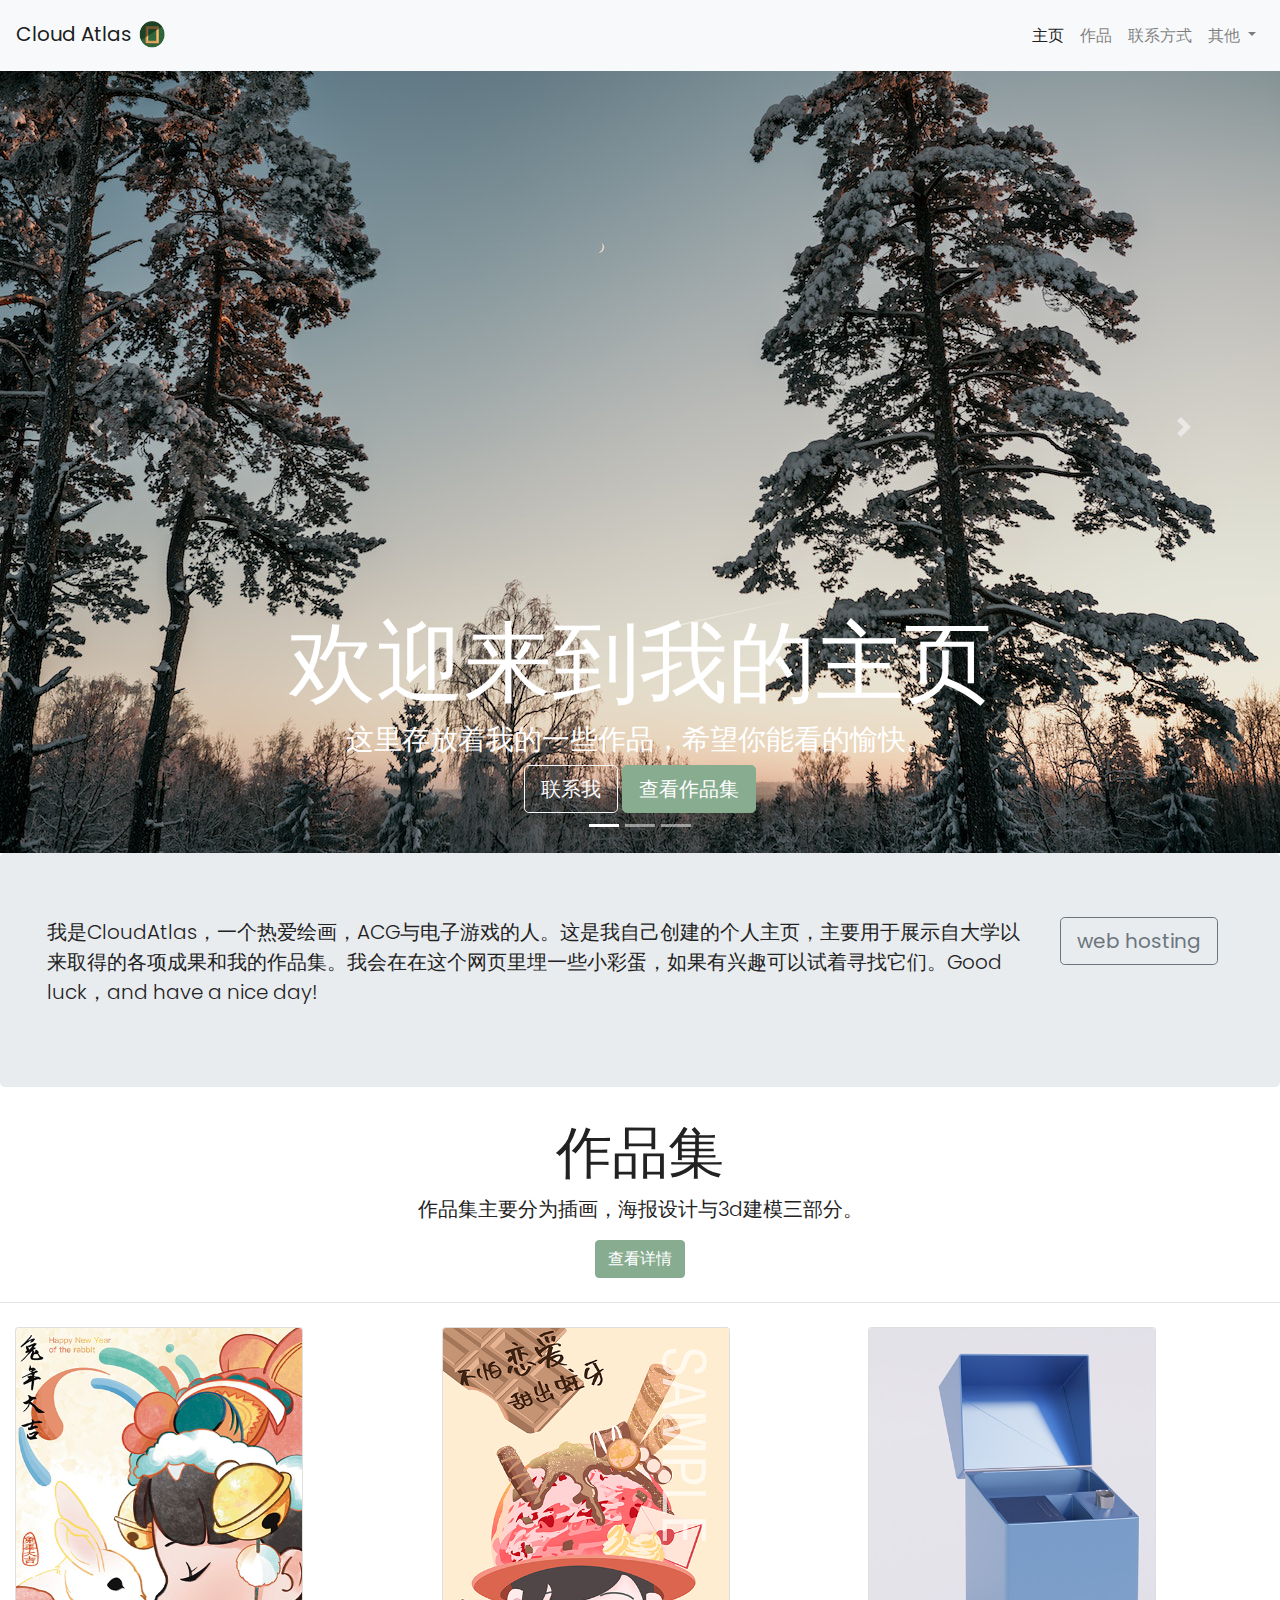
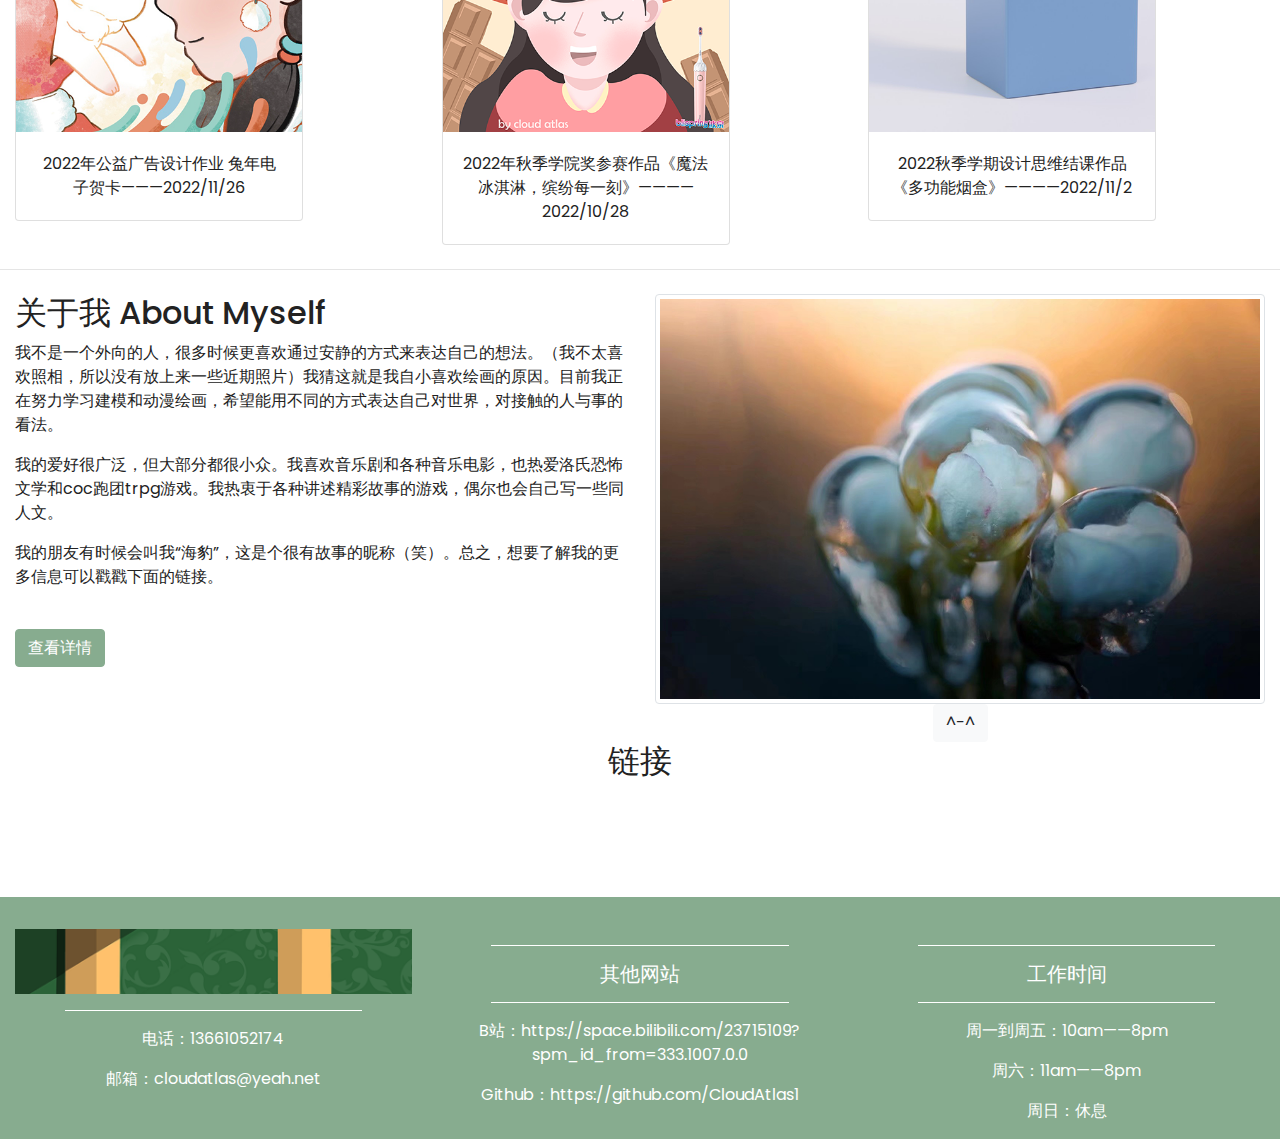
==== 个人网站/index.html @ b429ebc6 "my first offical website" ====
<!doctype html>
<html lang="en">
  <head>
    <meta charset="utf-8">
    <meta name="viewport" content="width=device-width, initial-scale=1, shrink-to-fit=no">
  <title>Cloud Atlas' personal web</title>
    <link rel="stylesheet" href="https://cdn.jsdelivr.net/npm/bootstrap@4.4.1/dist/css/bootstrap.min.css" integrity="sha384-Vkoo8x4CGsO3+Hhxv8T/Q5PaXtkKtu6ug5TOeNV6gBiFeWPGFN9MuhOf23Q9Ifjh" crossorigin="anonymous">
    <script src="https://code.jquery.com/jquery-3.4.1.slim.min.js" integrity="sha384-J6qa4849blE2+poT4WnyKhv5vZF5SrPo0iEjwBvKU7imGFAV0wwj1yYfoRSJoZ+n" crossorigin="anonymous"></script>
    <script src="https://cdn.jsdelivr.net/npm/popper.js@1.16.0/dist/umd/popper.min.js" integrity="sha384-Q6E9RHvbIyZFJoft+2mJbHaEWldlvI9IOYy5n3zV9zzTtmI3UksdQRVvoxMfooAo" crossorigin="anonymous"></script>
    <script src="https://cdn.jsdelivr.net/npm/bootstrap@4.4.1/dist/js/bootstrap.min.js" integrity="sha384-wfSDF2E50Y2D1uUdj0O3uMBJnjuUD4Ih7YwaYd1iqfktj0Uod8GCExl3Og8ifwB6" crossorigin="anonymous"></script>
   <link href="style.css" rel="stylesheet">
  </head>
  <body>
  <!--导航栏-->
  <nav class="navbar navbar-expand-md navbar-light bg-light fixed-top">
  <a class="navbar-brand" href="#">Cloud Atlas <img src="img/logo.png" width="30" height="45" alt=""></a>
  <button class="navbar-toggler" type="button" data-toggle="collapse" data-target="#navbarNavDropdown" aria-controls="navbarNavDropdown" aria-expanded="false" aria-label="Toggle navigation">
    <span class="navbar-toggler-icon"></span>
  </button>
  <div class="collapse navbar-collapse" id="navbarNavDropdown">
    <ul class="navbar-nav ml-auto">
      <li class="nav-item active">
        <a class="nav-link" href="#">主页 <span class="sr-only">(current)</span></a>
      </li>
      <li class="nav-item">
        <a class="nav-link" href="#">作品</a>
      </li>
      <li class="nav-item">
        <a class="nav-link" href="#">联系方式</a>
      </li>
      <li class="nav-item dropdown">
        <a class="nav-link dropdown-toggle" href="#" id="navbarDropdownMenuLink" role="button" data-toggle="dropdown" aria-haspopup="true" aria-expanded="false">
          其他
        </a>
        <div class="dropdown-menu" aria-labelledby="navbarDropdownMenuLink">
          <a class="dropdown-item" href="#">Action</a>
          <a class="dropdown-item" href="#">Another action</a>
          <a class="dropdown-item" href="#">Something else here</a>
        </div>
      </li>
    </ul>
  </div>
</nav>
  <!--轮播图-->
  <div id="carouselExampleIndicators" class="carousel slide" data-ride="carousel">
    <ul class="carousel-indicators">
      <li data-target="#carouselExampleIndicators" data-slide-to="0" class="active"></li>
      <li data-target="#carouselExampleIndicators" data-slide-to="1"></li>
      <li data-target="#carouselExampleIndicators" data-slide-to="2"></li>
    </ul>
    <div class="carousel-inner">
      <div class="carousel-item active">
        <img src="img/bg1.png" class="d-block w-100" alt="...">
        <div class="carousel-caption">
          <h1 class="display-2">欢迎来到我的主页</h1>
          <h3>这里存放着我的一些作品，希望你能看的愉快。</h3>
          <button type="button" class="btn btn-outline-light btn-lg">联系我</button>
          <button type="button" class="btn btn-primary btn-lg">查看作品集</button>
       </div>
      </div>
      <div class="carousel-item">
        <img src="img/bg2.png" class="d-block w-100" alt="...">
        <div class="carousel-caption">
          <h3>来点音乐吧</h3>
          <button type="button" class="btn btn-outline-light btn-lg" id="icon">Start/Pause</button>
      </div>
    </div>
      <div class="carousel-item">
        <img src="img/bg3.png" class="d-block w-100" alt="...">
      </div>
    </div>
    <a class="carousel-control-prev" href="#carouselExampleIndicators" role="button" data-slide="prev">
      <span class="carousel-control-prev-icon" aria-hidden="true"></span>
      <span class="sr-only">Previous</span>
    </a>
    <a class="carousel-control-next" href="#carouselExampleIndicators" role="button" data-slide="next">
      <span class="carousel-control-next-icon" aria-hidden="true"></span>
      <span class="sr-only">Next</span>
    </a>
  </div>
  <!--有栅格系统的前言-->
  <div class="container-fluid">
    <div class="row jumbotron">
    <div class="col-xs-12 col-sm-12 col-md-9 col-lg-9 col-xl-10">
    <p class="lead">我是CloudAtlas，一个热爱绘画，ACG与电子游戏的人。这是我自己创建的个人主页，主要用于展示自大学以来取得的各项成果和我的作品集。我会在在这个网页里埋一些小彩蛋，如果有兴趣可以试着寻找它们。Good luck，and have a nice day!</p>
   </div>
  <div class="col-xs-12 col-sm-12 col-md-3 col-lg-3 col-xl-2">
    <a href="#"><button type="button" class="btn btn-outline-secondary btn-lg">web hosting</button></a>
 </div>
 </div>
 </div>
  <!--作品集部分-->
    <!--前言-->
    <div class="container-fluid">
      <div class="row text-center">
        <div class="col-12">
          <h1 class="display-4">作品集</h1>
        </div>
        <div class="col-12">
          <p class="lead">作品集主要分为插画，海报设计与3d建模三部分。</p>
            <a class="btn btn-primary" href="#" role="button">查看详情</a>
        </div>
      </div>
    </div>
    <hr class="my-4">
  <!--导览图-->
  <div class="container-fluid">
    <div class="row text-center">
      <div class="col-xs-12 col-sm-6 col-md-4">
    <div class="card" style="width: 18rem;">
      <img src="img/card1.png" class="card-img-top" alt="...">
        <div class="card-body">
       <p class="card-text">2022年公益广告设计作业 兔年电子贺卡———2022/11/26</p>
  </div>
</div>
</div>

<div class="col-xs-12 col-sm-6 col-md-4">
<div class="card" style="width: 18rem;">
  <img src="img/b1.png" class="card-img-top" alt="...">
    <div class="card-body">
   <p class="card-text">2022年秋季学院奖参赛作品《魔法冰淇淋，缤纷每一刻》————2022/10/28</p>
</div>
</div>
</div>

<div class="col-xs-12 col-sm-6 col-md-4">
<div class="card" style="width: 18rem;">
  <img src="img/y.png" class="card-img-top" alt="...">
    <div class="card-body">
   <p class="card-text">2022秋季学期设计思维结课作品《多功能烟盒》————2022/11/2</p>
</div>
</div>
</div>
</div>
</div>
<hr class="my-4">
 <!--关于我-->
   <div class="container-fluid">
     <div class="row">
      <div class="col-lg-6">
        <h2>关于我 About Myself</h2>
          <p>我不是一个外向的人，很多时候更喜欢通过安静的方式来表达自己的想法。（我不太喜欢照相，所以没有放上来一些近期照片）我猜这就是我自小喜欢绘画的原因。目前我正在努力学习建模和动漫绘画，希望能用不同的方式表达自己对世界，对接触的人与事的看法。
          </p>
          <p>我的爱好很广泛，但大部分都很小众。我喜欢音乐剧和各种音乐电影，也热爱洛氏恐怖文学和coc跑团trpg游戏。我热衷于各种讲述精彩故事的游戏，偶尔也会自己写一些同人文。</p>
          <p>我的朋友有时候会叫我“海豹”，这是个很有故事的昵称（笑）。总之，想要了解我的更多信息可以戳戳下面的链接。</p>
          <br>
          <a href="#" class="btn btn-primary">查看详情</a>
        </div>
        <div class="col-lg-6 text-center">
          <img src="img/flower.png" class="img-thumbnail">
          <!--彩蛋1-->
          <button type="button" class="btn btn-light" data-toggle="collapse" data-target="#oc">^-^</button>
          <div id="oc" class="collapse">
             <div class="container-fluid">
              <div class="row text-center">
                <img src="img/oc.png" >
                <p>虽然我没有什么照片可以看，但欢迎大家看看我的oc ^_^</p>
              </div>
            </div>
          </div>

        </div>
      </div>
    </div>
 <!--联系-->
<div class="container-fluid">
  <div class="row text-center">
    <div class="col-12">
      <h2>链接</h2>
    </div>
    <div class="col-12 social">
      <a href="#"><i class="fab fa-facebook"></i></a>
      <a href="#"><i class="fab fa-instagram"></i></a>
      <a href="#"><i class="fab fa-twitter"></i></a>
    </div>
  </div>
</div>
 <!--footer-->
 <footer>
   <div class="container-fluid">
    <div class="row text-center">
      <div class="col-md-4">
      <img src="img/logo1.png" class="img-fluid" alt="...">
      <hr class="light">
      <p>电话：13661052174</p>
      <p>邮箱：cloudatlas@yeah.net</p>
      </div>

      <div class="col-md-4">
        <hr class="light">
        <h5>其他网站</h5>
        <hr class="light">
        <p>B站：https://space.bilibili.com/23715109?spm_id_from=333.1007.0.0</p>
        <p>Github：https://github.com/CloudAtlas1</p>
      </div>

      <div class="col-md-4">
        <hr class="light">
        <h5>工作时间</h5>
        <hr class="light">
        <p>周一到周五：10am——8pm</p>
        <p>周六：11am——8pm</p>
        <p>周日：休息</p>
      </div>
    </div>
  </div>
 </footer>
 <!--歌曲-->
 <audio id="mySong">
 <source src="song/polnalyubvi - Твои глаза.mp3" type="audio/mp3"
 </audio>
 <script>
  var mySong=document.getElementById("mySong");
  var icon=document.getElementById("icon");
    icon.onclick=function(){
  if(mySong.paused){
    mySong.play();
  }  else{
   mySong.pause();
  }
 }
 </script>
  </body>
</html>
---- 个人网站/style.css ----
@import url('https://fonts.googleapis.com/css?family=Poppins:400,500,700');

html, body{
  font-family: 'Poppins', sans-serif;
  color: #222;
}
/*---轮播图---*/
.carousel img{
  width: 100%;
  height: 100%;
}
/*---轮播图的按钮---*/
.btn-primary{
  background-color: #87ac8f;
  border: 1px solid #87ac8f;
}
.btn-primary:hover{
  background-color: #66886d;
  border: 1px solid #66886d;
}
/*---footer---*/
.social a{
  font-size: 4.5rem;
  padding: 3rem;
}
.fa-facebook{
  color: #87ac8f
}
.fa-instagram{
  color: #87ac8f
}
.fa-twitter{
  color: #87ac8f
}
.fa-facebook:hover, .fa-instagram:hover, .fa-twitter:hover{
  color: #d5d5d5
}
footer{
  background-color: #87ac8f;
  color: #ffffff;
  padding-top: 2rem;
}
.light{
  border-top:1px solid #ffffff;
  width:75%;
}
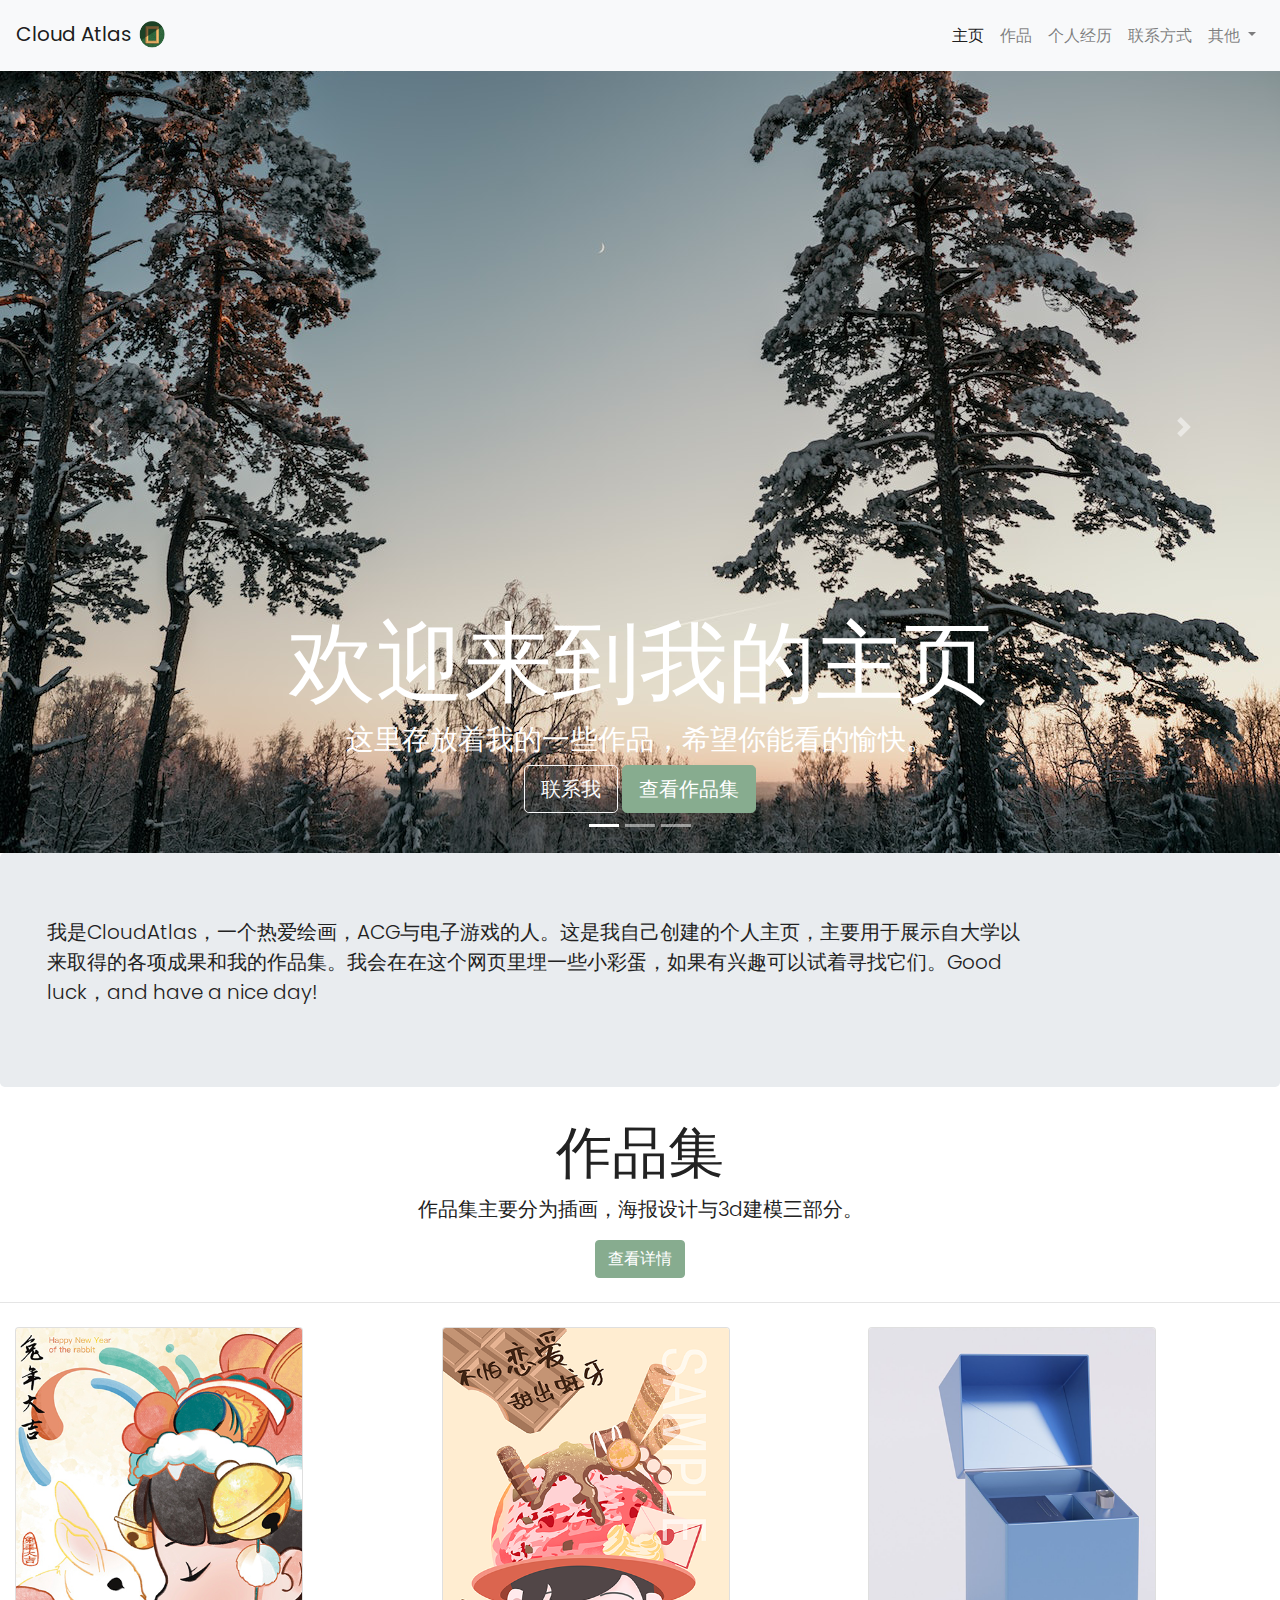
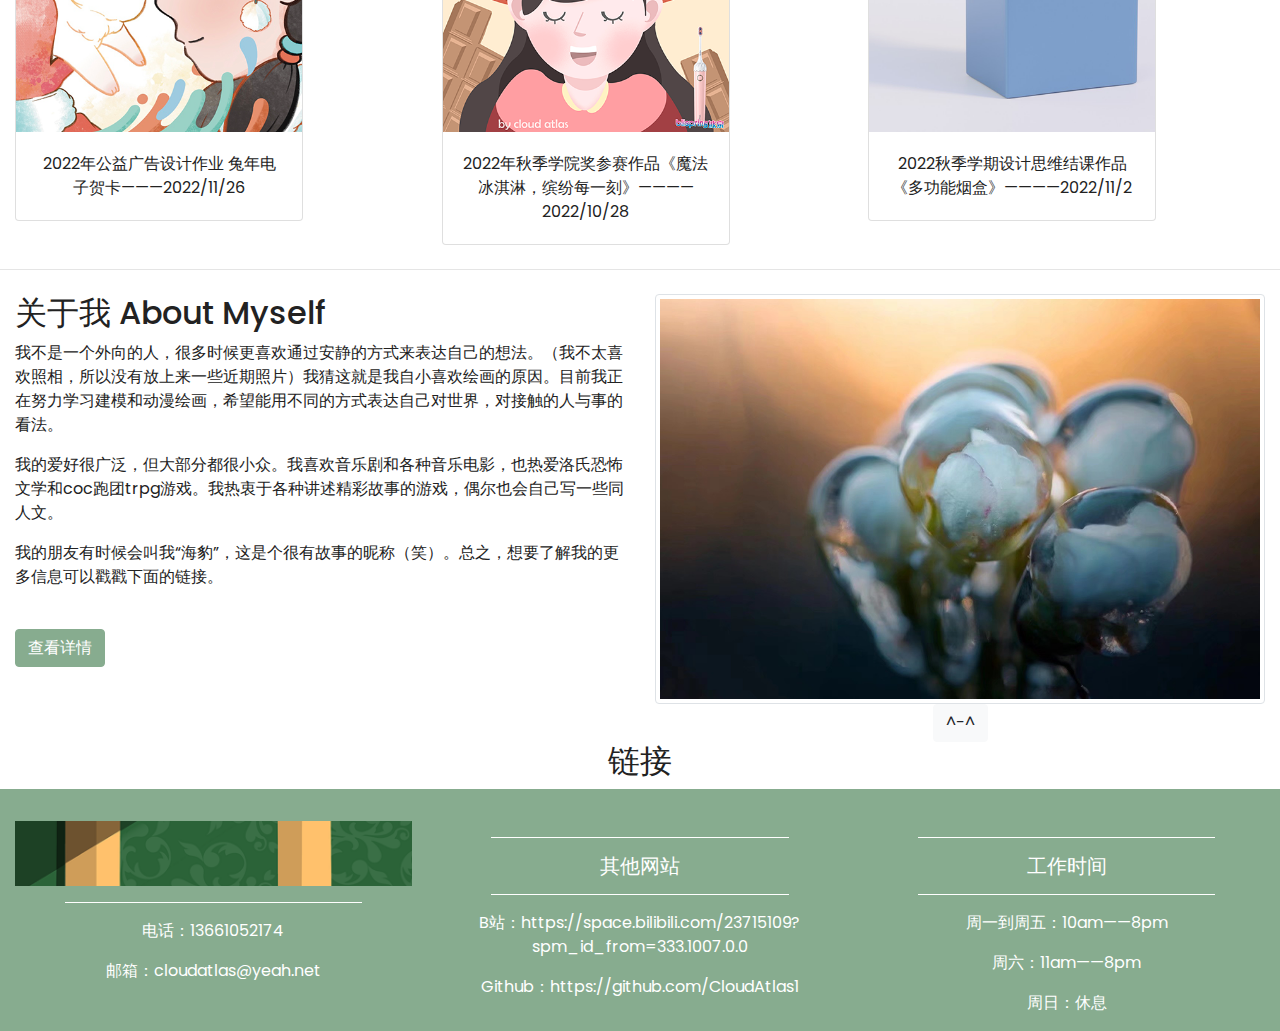
==== commit 02050117: "a supplement for my own web" ====
--- a/个人网站/index.html
+++ b/个人网站/index.html
@@ -26,6 +26,9 @@
         <a class="nav-link" href="#">作品</a>
       </li>
       <li class="nav-item">
+        <a class="nav-link" href="#">个人经历</a>
+      </li>
+      <li class="nav-item">
         <a class="nav-link" href="#">联系方式</a>
       </li>
       <li class="nav-item dropdown">
@@ -85,7 +88,6 @@
     <p class="lead">我是CloudAtlas，一个热爱绘画，ACG与电子游戏的人。这是我自己创建的个人主页，主要用于展示自大学以来取得的各项成果和我的作品集。我会在在这个网页里埋一些小彩蛋，如果有兴趣可以试着寻找它们。Good luck，and have a nice day!</p>
    </div>
   <div class="col-xs-12 col-sm-12 col-md-3 col-lg-3 col-xl-2">
-    <a href="#"><button type="button" class="btn btn-outline-secondary btn-lg">web hosting</button></a>
  </div>
  </div>
  </div>
@@ -169,10 +171,10 @@
     <div class="col-12">
       <h2>链接</h2>
     </div>
-    <div class="col-12 social">
-      <a href="#"><i class="fab fa-facebook"></i></a>
-      <a href="#"><i class="fab fa-instagram"></i></a>
-      <a href="#"><i class="fab fa-twitter"></i></a>
+    <div class="follow">
+         <a href="#" class="fab fa-facebook-f"></a>
+         <a href="#" class="fab fa-twitter"></a>
+         <a href="#" class="fab fa-instagram"></a>
     </div>
   </div>
 </div>
--- a/个人网站/style.css
+++ b/个人网站/style.css
@@ -24,13 +24,13 @@
   padding: 3rem;
 }
 .fa-facebook{
-  color: #87ac8f
+  color: #5b5998;
 }
 .fa-instagram{
-  color: #87ac8f
+  color: #517fa4;
 }
 .fa-twitter{
-  color: #87ac8f
+  color: #0000aced;
 }
 .fa-facebook:hover, .fa-instagram:hover, .fa-twitter:hover{
   color: #d5d5d5
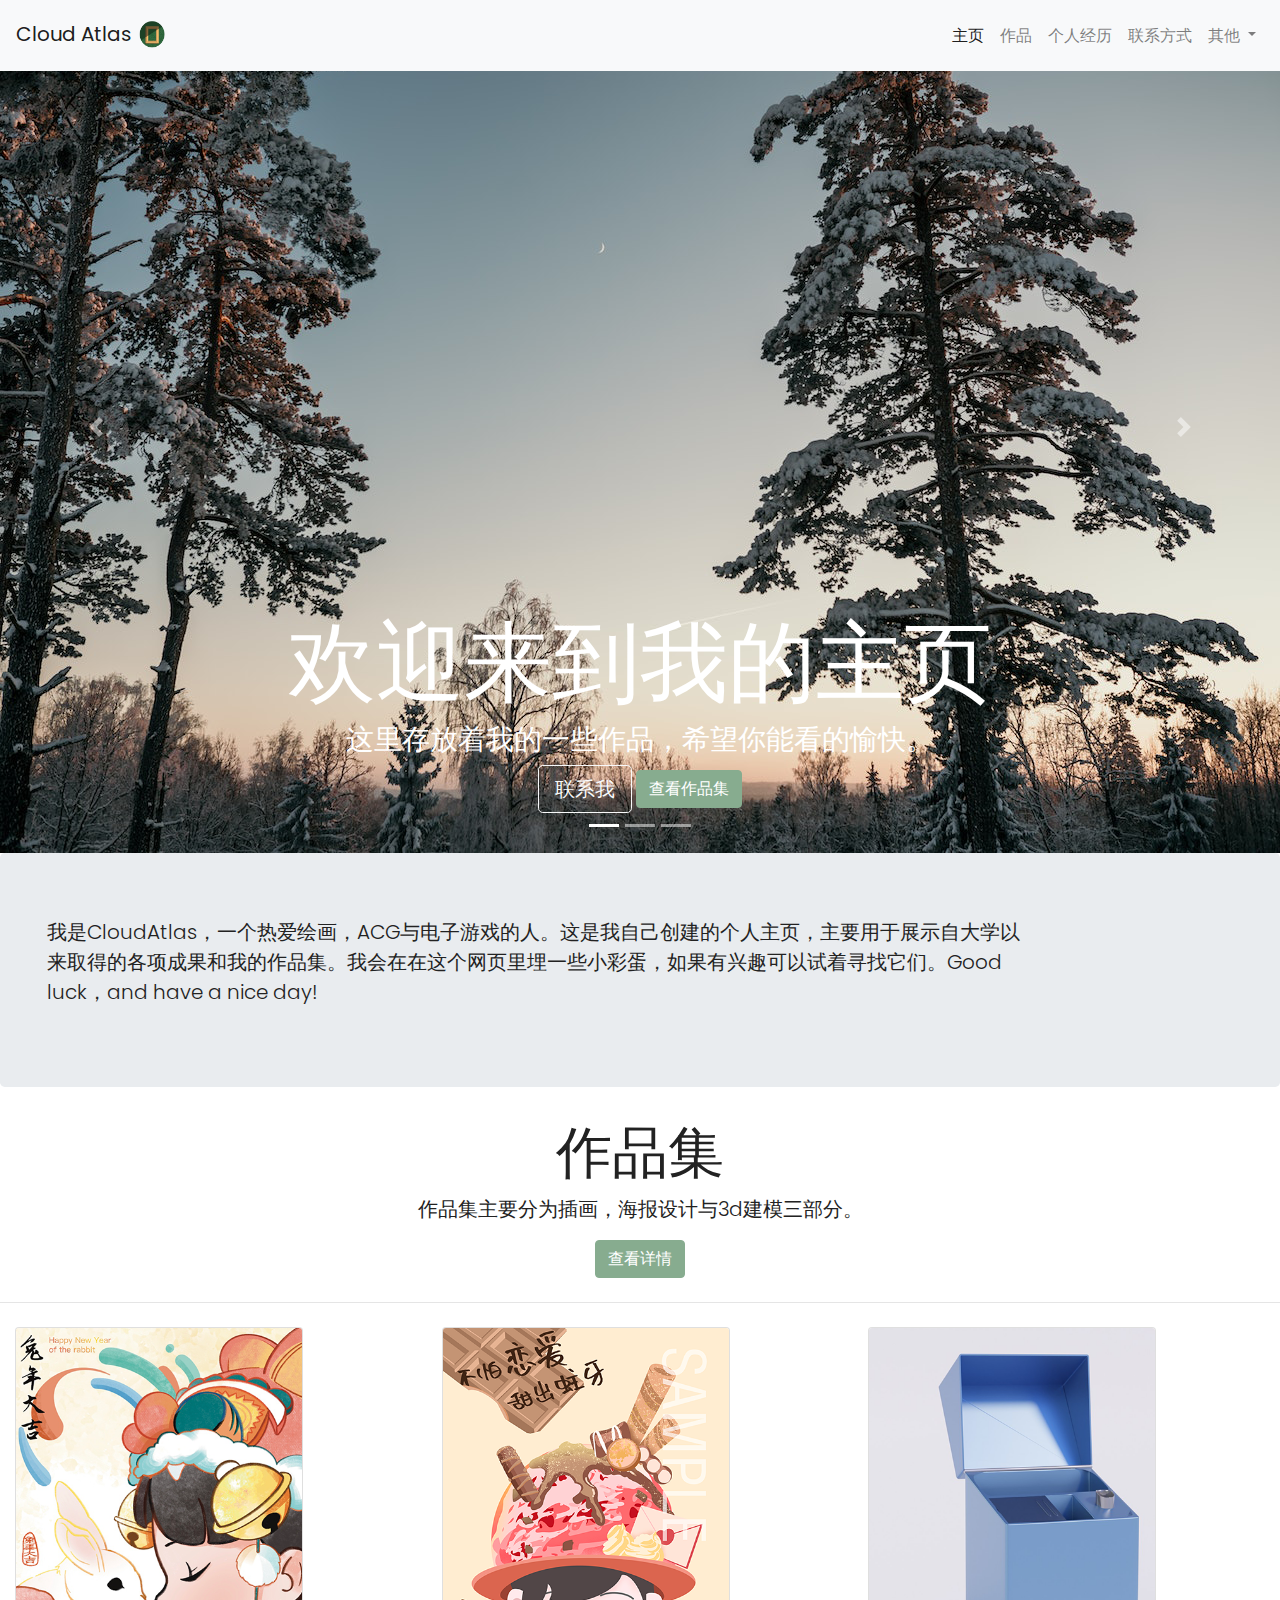
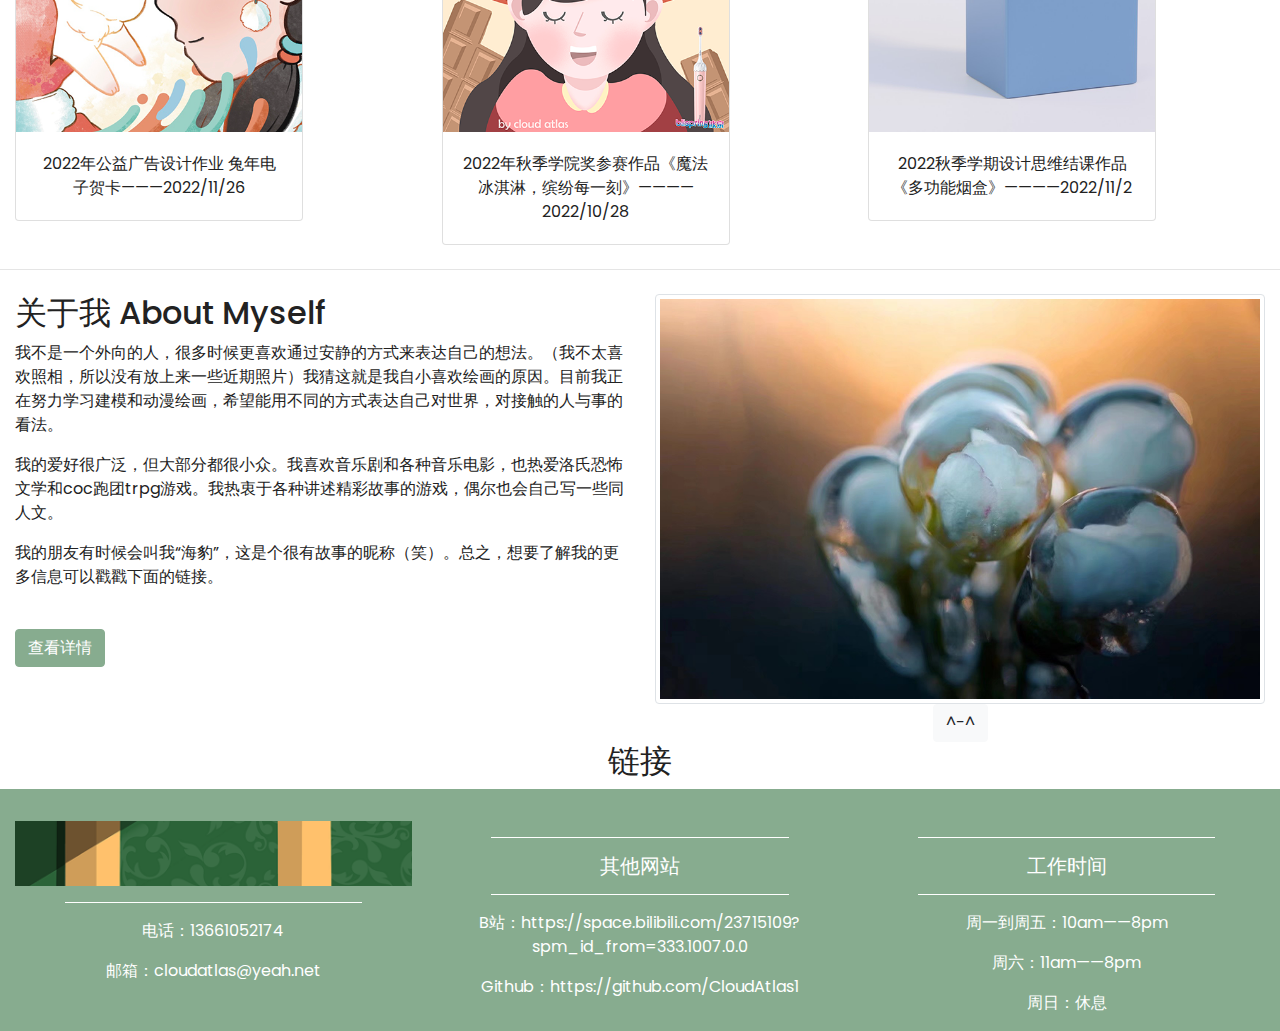
==== commit b6fc7ef0: "no" ====
--- a/个人网站/index.html
+++ b/个人网站/index.html
@@ -23,7 +23,7 @@
         <a class="nav-link" href="#">主页 <span class="sr-only">(current)</span></a>
       </li>
       <li class="nav-item">
-        <a class="nav-link" href="#">作品</a>
+        <a class="nav-link" href="works.html">作品</a>
       </li>
       <li class="nav-item">
         <a class="nav-link" href="#">个人经历</a>
@@ -58,7 +58,7 @@
           <h1 class="display-2">欢迎来到我的主页</h1>
           <h3>这里存放着我的一些作品，希望你能看的愉快。</h3>
           <button type="button" class="btn btn-outline-light btn-lg">联系我</button>
-          <button type="button" class="btn btn-primary btn-lg">查看作品集</button>
+          <a class="btn btn-primary" href="works.html" role="button">查看作品集</a>
        </div>
       </div>
       <div class="carousel-item">
@@ -100,7 +100,7 @@
         </div>
         <div class="col-12">
           <p class="lead">作品集主要分为插画，海报设计与3d建模三部分。</p>
-            <a class="btn btn-primary" href="#" role="button">查看详情</a>
+            <a class="btn btn-primary" href="works.html" role="button">查看详情</a>
         </div>
       </div>
     </div>
